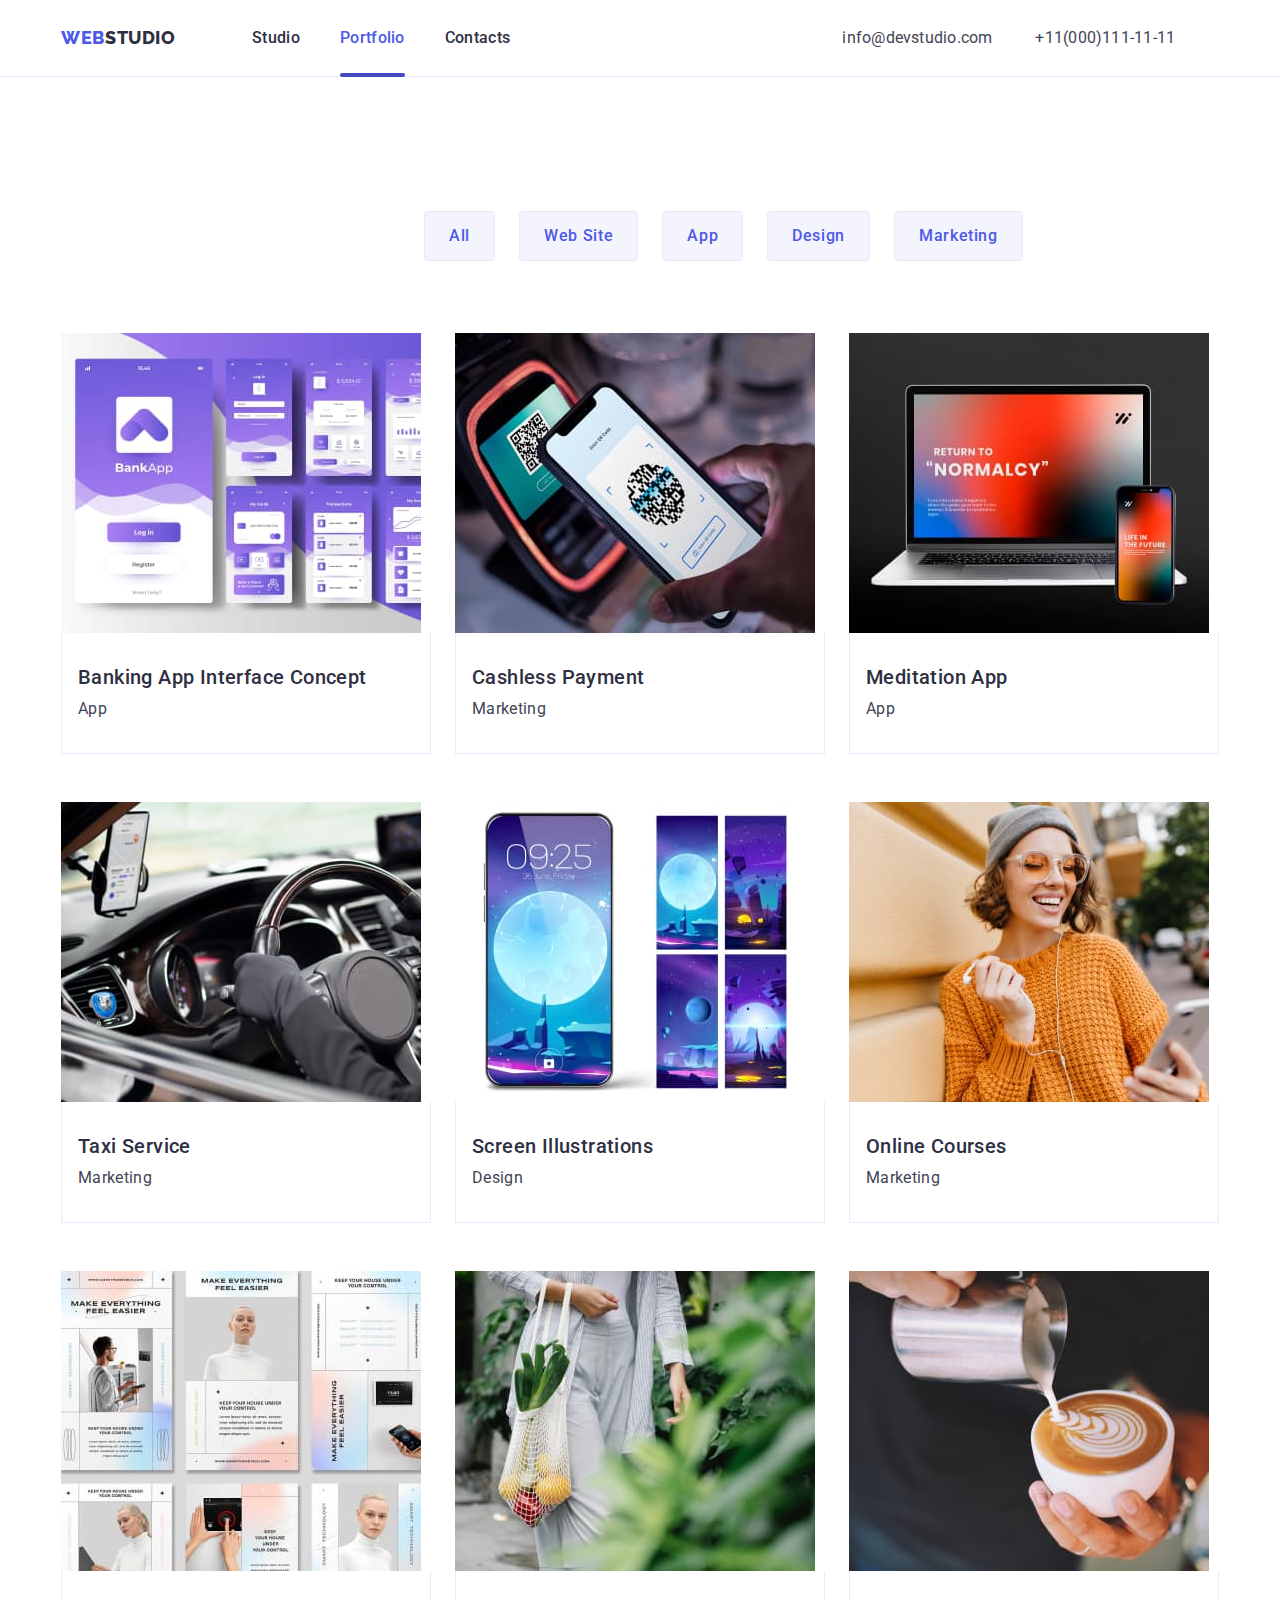
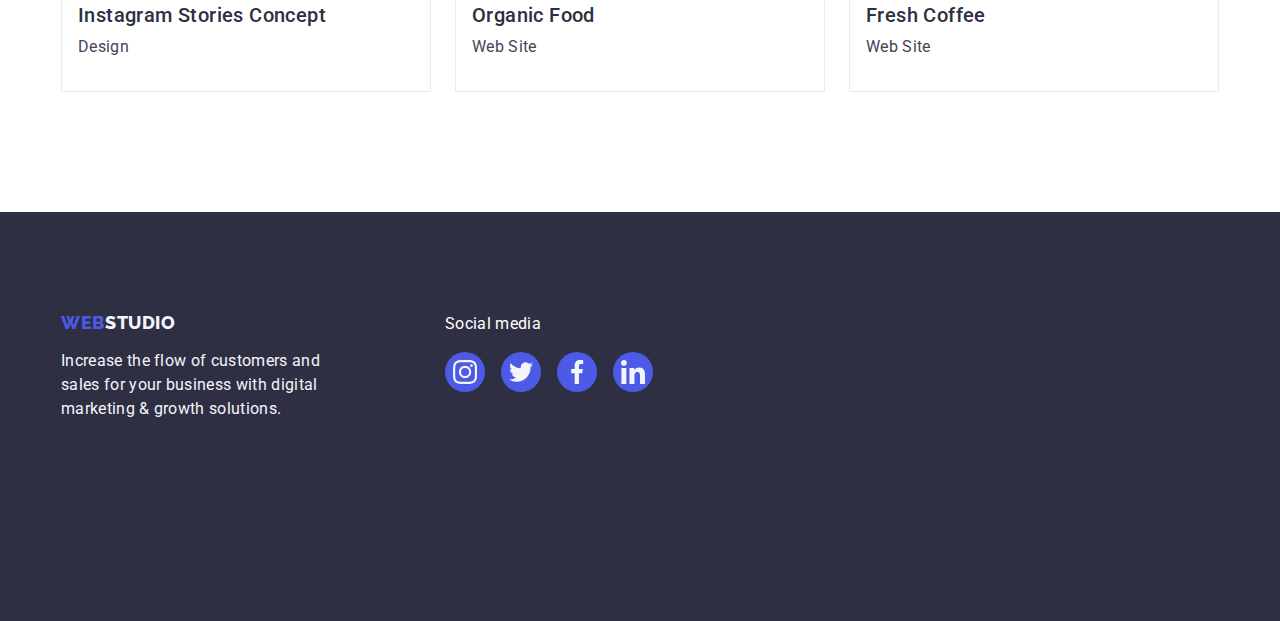
==== portfolio.html @ 92c58f3a "new repo" ====
<!DOCTYPE html>
<html lang="en">
  <head>
    <meta charset="UTF-8" />
    <meta name="viewport" content="width=device-width, initial-scale=1.0" />
    <link rel="preconnect" href="https://fonts.googleapis.com" />
    <link rel="preconnect" href="https://fonts.gstatic.com" crossorigin />
    <link
      href="https://fonts.googleapis.com/css2?family=Roboto:wght@500;700;900&display=swap"
      rel="stylesheet" />
    <link rel="preconnect" href="https://fonts.googleapis.com" />
    <link rel="preconnect" href="https://fonts.gstatic.com" crossorigin />
    <link rel="preconnect" href="https://fonts.googleapis.com" />
    <link rel="preconnect" href="https://fonts.gstatic.com" crossorigin />
    <link
      href="https://fonts.googleapis.com/css2?family=Raleway:wght@800&family=Roboto:wght@500&display=swap"
      rel="stylesheet" />
    <link
      rel="stylesheet"
      href="https://cdnjs.cloudflare.com/ajax/libs/modern-normalize/2.0.0/modern-normalize.min.css"
      integrity="sha512-4xo8blKMVCiXpTaLzQSLSw3KFOVPWhm/TRtuPVc4WG6kUgjH6J03IBuG7JZPkcWMxJ5huwaBpOpnwYElP/m6wg=="
      crossorigin="anonymous"
      referrerpolicy="no-referrer" />
    <link rel="stylesheet" href="./css/styles.css" />
    <title>Portfolio</title>
  </head>
  <body>
    <!-- Menu -->
    <header>
      <div class="container">
        <nav class="head-links">
          <a href="./index.html" class="fillter-logo-links">
            <span class="fillter-studio">Web</span
            ><span class="fillter-name">Studio</span></a
          >
          <ul class="fillter-web-links">
            <li>
              <a class="fillter-links" href="./index.html">Studio</a></li>
            <li class="crnt">
              <a class="fillter-links slt-line" href="./portfolio.html">Portfolio</a>
            </li>
            <li>
              <a class="fillter-links" href="#">Contacts</a></li>
          </ul>
          <!-- Contacts -->
          <ul class="fillter-contact-links">
            <li class="fillter-contact-1">
              <a href="mailto:info@devstudio.com">info@devstudio.com</a>
            </li>
            <li class="fillter-contact-2">
              <a href="tel:+11(000)111-11-11">+11(000)111-11-11</a>
            </li>
          </ul>
        </nav>
      </div>
    </header>
    <main>
      <!-- Filler Btn -->
      <section>
        <div>
          <h1 class="hidden-heading">Portfolio</h1>
          <ul class="social-links">
            <li class="fillter-item">
              <button type="button" class="button">All</button>
            </li>
            <li class="fillter-item">
              <button type="button" class="button">Web Site</button>
            </li>
            <li class="fillter-item">
              <button type="button" class="button">App</button>
            </li>
            <li class="fillter-item">
              <button type="button" class="button">Design</button>
            </li>
            <li class="fillter-item">
              <button type="button" class="button">Marketing</button>
            </li>
          </ul>
        </div>
      </section>
      <!-- Images list  -->
      <section>
        <div class="container">
          <ul class="portfolio-list">
            <li class="portfolio-list-hover portfolio-shw">
              <div class="trn-hover">
                <div class="trn-description">
                  <p class="trn-slider">14 Stylish and User-Friendly App Design Concepts · Task Manager App · Calorie Tracker App · Exotic Fruit Ecommerce App · Cloud Storage App</p>
                </div>
              <img
                src="./images/projectcard1.jpg"
                alt="Purple colored Bank application with multiple design options"
                width="360"
                height="300" />
              </div>
              <div class="border-box">
                <p class="fillter-portfolio-maintext">
                  Banking App Interface Concept
                </p>
                <p class="fillter-portfolio-sidetext">App</p>
              </div>
            </li>
            <li class="portfolio-list-hover portfolio-shw">
              <div class="trn-hover">
                <div class="trn-description">
                  <p class="trn-slider">14 Stylish and User-Friendly App Design Concepts · Task Manager App · Calorie Tracker App · Exotic Fruit Ecommerce App · Cloud Storage App</p>
                </div>
              <img
                src="./images/projectcard2.jpg"
                alt="Mobilephone paying via "
                width="360"
                height="300" />
                </div>
                <div class="border-box">
                  <p class="fillter-portfolio-maintext">Cashless Payment</p>
                  <p class="fillter-portfolio-sidetext">Marketing</p>
                </div>
            </li>
            <li class="portfolio-list-hover portfolio-shw">
              <div class="trn-hover">
                <div class="trn-description">
                  <p class="trn-slider">14 Stylish and User-Friendly App Design Concepts · Task Manager App · Calorie Tracker App · Exotic Fruit Ecommerce App · Cloud Storage App</p>
                </div>
              <img
                src="./images/projectcard3.jpg"
                alt="Laptop with mobilephone in front"
                width="360"
                height="300" />
                </div>
                <div class="border-box">
                  <p class="fillter-portfolio-maintext">Meditation App</p>
                  <p class="fillter-portfolio-sidetext">App</p>
                </div>
            </li>
            <li class="portfolio-list-hover portfolio-shw">
              <div class="trn-hover">
                <div class="trn-description">
                  <p class="trn-slider">14 Stylish and User-Friendly App Design Concepts · Task Manager App · Calorie Tracker App · Exotic Fruit Ecommerce App · Cloud Storage App</p>
                </div>
              <img
                src="./images/projectcard4.jpg"
                alt="Car with open window with a person inside holding steering wheel in a black gloves"
                width="360"
                height="300" />
                </div>
                <div class="border-box">
                  <p class="fillter-portfolio-maintext">Taxi Service</p>
                  <p class="fillter-portfolio-sidetext">Marketing</p>
                </div>
            </li>
            <li class="portfolio-list-hover portfolio-shw">
              <div class="trn-hover">
                <div class="trn-description">
                  <p class="trn-slider">14 Stylish and User-Friendly App Design Concepts · Task Manager App · Calorie Tracker App · Exotic Fruit Ecommerce App · Cloud Storage App</p>
                </div>
              <img
                src="./images/projectcard5.jpg"
                alt="Mobilephone showing a illustrations of a moon"
                width="360"
                height="300" />
                </div>
                <div class="border-box">
                  <p class="fillter-portfolio-maintext">Screen Illustrations</p>
                  <p class="fillter-portfolio-sidetext">Design</p>
                </div>
            </li>
            <li class="portfolio-list-hover portfolio-shw">
              <div class="trn-hover">
                <div class="trn-description">
                  <p class="trn-slider">14 Stylish and User-Friendly App Design Concepts · Task Manager App · Calorie Tracker App · Exotic Fruit Ecommerce App · Cloud Storage App</p>
                </div>
              <img
                src="./images/projectcard6.jpg"
                alt="Woman smiling wearing orange sweater and hat looking at mobilephone"
                width="360"
                height="300" />
                </div>
                <div class="border-box">
                  <p class="fillter-portfolio-maintext">Online Courses</p>
                  <p class="fillter-portfolio-sidetext">Marketing</p>
                </div>
            </li>
            <li class="portfolio-list-hover portfolio-shw">
              <div class="trn-hover">
                <div class="trn-description">
                  <p class="trn-slider">14 Stylish and User-Friendly App Design Concepts · Task Manager App · Calorie Tracker App · Exotic Fruit Ecommerce App · Cloud Storage App</p>
                </div>
              <img
                src="./images/projectcard7.jpg"
                alt="New application design illustrations"
                width="360"
                height="300" />
                </div>
                <div class="border-box">
                  <p class="fillter-portfolio-maintext">
                  Instagram Stories Concept
                  </p>
                <p class="fillter-portfolio-sidetext">Design</p>
                </div>
            </li>
            <li class="portfolio-list-hover portfolio-shw">
              <div class="trn-hover">
                <div class="trn-description">
                  <p class="trn-slider">14 Stylish and User-Friendly App Design Concepts · Task Manager App · Calorie Tracker App · Exotic Fruit Ecommerce App · Cloud Storage App</p>
                </div>
              <img
                src="./images/projectcard8.jpg"
                alt="Woman wearing white walking with a bag of organic food"
                width="360"
                height="300" />
                </div>
                <div class="border-box">
                  <p class="fillter-portfolio-maintext">Organic Food</p>
                  <p class="fillter-portfolio-sidetext">Web Site</p>
                </div>
            </li>
            <li class="portfolio-list-hover portfolio-shw">
              <div class="trn-hover">
                <div class="trn-description">
                  <p class="trn-slider">14 Stylish and User-Friendly App Design Concepts · Task Manager App · Calorie Tracker App · Exotic Fruit Ecommerce App · Cloud Storage App</p>
                </div>
              <img
                src="./images/projectcard9.jpg"
                alt="Person making a Cafe Latte"
                width="360"
                height="300" />
                </div>
                <div class="border-box">
                  <p class="fillter-portfolio-maintext">Fresh Coffee</p>
                  <p class="fillter-portfolio-sidetext">Web Site</p>
                </div>
             
            </li>
          </ul>
        </div>
      </section>
    </main>
    <footer class="fillter-bottom-section">
      <div class="container">
      <ul>
        <li class="fillter-bottom-section-logo">
        <a href="#" class="fillter-logo-links-bottom"
          ><span class="fillter-bottom-studio">Web</span
          ><span class="fillter-footer-name">Studio</span></a
        >
        <p class="fillter-footer-info">
          Increase the flow of customers and sales for your business with
          digital marketing & growth solutions.
        </p>
        </li>
        <li class="fillter-footer-icons-list">
          <div class="fillter-sm-heading">
          <p class="fillter-social-heading">Social media</p>
          <ul class="fillter-footer-social-links">
          <li>
          <div class="fillter-ftr-icon"> 
            <a href="https://www.instagram.com/">
              <svg class="fillter-ftr-social">
              <use
                href="./images/socialmedia-icons.svg#icon-instagram-2"
                ></use>
              </svg>
            </a>
          </li>
          <li>
            <div class="fillter-ftr-icon">
            <a href="https://twitter.com/">
              <svg class="fillter-ftr-social">
              <use
                href="./images/socialmedia-icons.svg#icon-twitter-1"
               ></use>
              </svg>
            </a>
            </div>
          </li>
          <li>
            <div class="fillter-ftr-icon">
            <a href="https://www.facebook.com/">
              <svg class="fillter-ftr-social">
              <use
                href="./images/socialmedia-icons.svg#icon-facebook-1"
                ></use>
              </svg>
            </a>
            </div>
          </li>
          <li>
            <div class="fillter-ftr-icon">
            <a href="https://www.linkedin.com/">
              <svg class="fillter-ftr-social">
              <use
                href="./images/socialmedia-icons.svg#icon-linkedin-1"
                ></use>
              </svg>
            </a>
            </div>
            </li>
            </div> 
          </ul>
      </ul>
      </div>
      </div>
      </div>
    </footer>
    <script src="/goit-markup-hw-05/js/modal.js"></script>
  </body>
</html>
---- css/styles.css ----
:root {
    --background-main-color: #FFFFFF;
    --background-fourth-color: #404BBF;
    --background-third-color: #2E2F42;
    --background-secondary-color: #f4f4fd;
    --background-fifth-color: rgba(46, 47, 66, 0.70);
    --background-sixth-color: #31D0AA;
    --font-heading: 'Raleway', serif;
    --font-text: 'Roboto', sans-serif;
    --font-third-color: #404BBF;
    --font-secondary-color:#434455;
    --font-main-color: #2E2F42;
    --brand-color: #4D5AE5;
    --border-secondary-color: #8E8F99;
    --border-main-color: #E7E9FC;
    --dairy: #FCFCFC;
    --modal: rgba(46, 47, 66, 0.40);
    --tr-function: cubic-bezier(0.4, 0, 0.2, 1);
    --tr-duration: 250ms;
        --transition: var(--tr-function) var(--tr-duration);
}

.fillter-contact-1 a:hover,
.fillter-contact-2 a:hover {
    color: var(--brand-color);
}

.fillter-contact-1 a:focus,
.fillter-contact-2 a:focus {
    color: var(--brand-color);
}


.fillter-links:hover,
.fillter-links:focus {
    color: var(--brand-color);
}


.social-links button:focus,
.social-links button:hover {
    color: var(--background-main-color);
    background: var(--background-fourth-color);
    
}

.portfolio-list-hover:hover,
.portfolio-list-hover:focus {
    transition: color var(--transition), background-color var(--transition),
            box-shadow var(--transition);
    box-shadow: 0px 2px 1px 0px rgba(46, 47, 66, 0.08), 0px 1px 1px 0px rgba(46, 47, 66, 0.16), 0px 1px 6px 0px rgba(46, 47, 66, 0.08);
}

* {
    margin: 0;
    padding: 0;
}

h1,
h2,
h3,
h4,
h5,
h6,
p {
    margin: 0;
}

img {
    display: block;
    max-width: 100%;
    height: auto;
}

ul,
ol {
    list-style: none;
    margin: 0;
    padding-left: 0;
}

.container {
    width: 1158px;
    margin: 0 auto;
    padding: 0 15px;
    position: relative;
}

.child {
    display: flex;
    flex-direction: row;

}

.section {
    padding-top: 120px;
    padding-bottom: 120px;
}

header {
    display: flex;
    flex-direction: row;
    width: auto;
    justify-content: space-around;
    align-items: center;
    flex-shrink: 0;
    border-bottom: 1px solid var(--cornflower, #E7E9FC);
    background: var(--background-main-color);
}

body {
    font-weight: 400;
    font-family: "Roboto", sans-serif;
    background: var(--background-main-color);

}

.hidden-heading {
    visibility: hidden;
}

a:link {
    text-decoration: none;
}

button {
    padding: 0;
    border: 0;
    text-decoration: none;
    appearance: none;
    background-color: transparent;

}

.fillter-web-links {
    display: flex;
    align-items: center;
    margin: 0;
    padding: 0px;
    gap: 40px;
    width: auto;
    flex-shrink: 0;
}


.head-links {
    display: flex;
    align-items: center;
    padding-top: 26px;
    padding-bottom: 26px;
}


.fillter-contact-links {
    display: flex;
    color: var(--font-secondary-color);
    /* Body */
    text-align: center;
    font-size: 16px;
    line-height: 1.5;
    gap: 40px;
    /* 150% */
    letter-spacing: 0.23px;
    padding: 0;
    margin: 0;
    padding-left: 332px;
}

.fillter-contact-2 {
    display: flex;
    align-items: center;
    align-content: center;
    justify-content: flex-end;
}

.fillter-contact-1 a,
.fillter-contact-2 a {
    width: 153px;
    display: flex;
    color: var(--font-secondary-color);
    /* Body */
    font-family: var(--font-text);
    text-align: center;
    font-weight: 400;
    font-size: 16px;
    line-height: 1.5;
    /* 150% */
    letter-spacing: 0.23px;
    transition: color 250ms cubic-bezier(0.4, 0, 0.2, 1);
}



.fillter-studio {
    width: 44px;
    color: var(--brand-color);
    font-family: var(--font-heading);
    font-size: 18px;
    font-weight: 800;
    line-height: 1.17;
    text-decoration: none;
    text-decoration-line: none;
    text-decoration-style: none;
    /* 116.667% */
    letter-spacing: 0.03em;
    text-transform: uppercase;
}

.fillter-logo-links {
    display: flex;
    align-items: center;
    width: fit-content;
    align-items: center;
    flex-shrink: 0;
    padding-right: 76px;
}

.fillter-logo-links-bottom {
    display: flex;
    align-items: center;
    width: fit-content;
    align-items: center;
    flex-shrink: 0;
    margin-bottom: 16px;
    margin: 0;
}


.fillter-links {
    color: var(--font-main-color);
    /* Body Medium */
    font-family: var(--font-text);
    font-size: 16px;
    font-weight: 500;
    line-height: 1.5;
    gap: 40px;
    align-items: flex-start;
    /* 150% */
    letter-spacing: 0.02em;
    position: relative;
        padding: 30px 0;
}

.slt-line {
    color: var(--brand-color);
    position: relative;
}
.slt-line::after {
    content: "";
    background-color: var(--background-fourth-color);
    height: 4px;
    width: 100%;
    bottom: 0;
    left: 0;
    border-radius: 2px;
    position: absolute;
}
.crnt {
    position: relative;
}

.fillter-name {
    display: inline-flex;
    padding-right: auto;
    width: 71px;
    padding-left: 0px;
    color: var(--font-main-color);
    font-family: var(--font-heading);
    font-size: 18px;
    font-weight: 800;
    line-height: 1.17;
    /* 116.667% */
    letter-spacing: 0.03em;
    text-transform: uppercase;
}

.main-info {
    display: flex;
    background: var(--font-main-color);
    background-image: linear-gradient(rgba(46, 47, 66, 0.70), rgba(46, 47, 66, 0.70)), url(/goit-markup-hw-04/images/office-people.jpg);
    background-size: cover;
    background-position: center;
    flex-shrink: 0;
    flex-direction: column;
    flex-wrap: nowrap;
    align-content: center;
    justify-content: center;
    align-items: center;
    padding: 188px 0;
}

.fillter-service-btn {
    color: var(--background-main-color);
    /* Button Text */
    font-size: 16px;
    font-weight: 500;
    line-height: 1.5;
    /* 150% */
    letter-spacing: 0.64px;
    padding: 16px 32px;
    align-items: flex-start;
    gap: 10px;
    border-radius: 4px;
    background: var(--brand-color);
    box-shadow: 0px 4px 4px 0px rgba(0, 0, 0, 0.15);
    cursor: pointer;
    
}

.fillter-service-btn:hover,
.fillter-service-btn:focus {
    background-color: var(--background-fourth-color);
    transition: var(--transition);
}


.fillter-icons-list {
    display: flex;
    justify-content: center;
    align-items: center;
    width: 264px;
    padding: 25px 0px 23px 0px;
    background: var(--background-secondary-color);
    border-radius: 4px;
}

.fillter-icons {
    display: flex;
    width: 64px;
    height: 64px;
}

.fillter-business {
    display: flex;
    width: 496px;
    color: var(--background-main-color);
    text-align: center;
    /* Header 1 */
    font-family: var(--font-text);
    font-size: 56px;
    font-weight: 700;
    line-height: 1.07;
    /* 107.143% */
    letter-spacing: 1.12px;
    margin-bottom: 48px;
}


.fillter-order-service {
    display: flex;
    align-items: center;
    padding: 0;
    border: none;
    background: none;
    color: var(--brand-color);
    text-align: center;
    /* Button Text */
    font-family: var(--font-text);
    font-size: 16px;
    font-weight: 500;
    line-height: 1.5;
    /* 150% */
    letter-spacing: 0.02em;
    cursor: pointer;
    padding-top: 48px;
}

.side-info {
    display: flex;
    justify-content: center;
    margin: 0;
    padding: 0;
    gap: 24px;
    flex-direction: row;
    padding-top: 120px;
    padding-bottom: 120px;
}

.fillter-paragraph {
    display: flex;
    width: 264px;
    color: var(--font-main-color);
    /* Header 3 */
    font-family: var(--font-text);
    font-size: 20px;
    font-weight: 500;
    line-height: 1.2;
    /* 120% */
    letter-spacing: 0.02em;
    margin: 0px;
}

.fillter-row-info {
    display: flex;
    flex-direction: column;
    gap: 8px;
}

.studio-info {
    width: 1128px;
    flex-shrink: 0;
    padding-top: 552px;
}

.fillter-team-section {
    padding-top: 120px;
    background: var(--background-main-color);
}

.team {
    display: flex;
    justify-content: center;
    align-items: center;
    color: var(--font-main-color);
    text-align: center;
    /* Header 2 */
    font-size: 36px;
    font-weight: 700;
    line-height: 1.11;
    /* 111.111% */
    letter-spacing: 0.02em;
    text-transform: capitalize;
    padding-bottom: 120px;
    flex-direction: column;
}

.team-position {
    display: flex;
    flex-direction: row;
    justify-content: center;
    gap: 24px;

}

.fillter-team-info {
    display: flex;
    flex-direction: row;
    justify-content: flex-start;
    align-items: center;
    gap: 24px;
}

.socialmedia-list {
    margin-top: 8px;
    display: flex;
    justify-content: center;
    align-items: center;
    gap: 24px;
}

.fillter-social-img {
    border-radius: 0px 0px 4px 4px;
    background: var(--background-main-color);
    box-shadow: 0px 2px 1px 0px rgba(46, 47, 66, 0.08), 0px 1px 1px 0px rgba(46, 47, 66, 0.16), 0px 1px 6px 0px rgba(46, 47, 66, 0.08);
    margin-bottom: 32px;
}

.social-icon {
    text-align: center;
}


.fillter-team-names {
    color: var(--font-main-color);
    text-align: center;
    /* Header 3 */
    font-family: var(--font-text);
    font-size: 20px;
    line-height: 1.2;
    /* 120% */
    letter-spacing: 0.02em;
    gap: 8px;

}

.fillter-team-ocupation {
    color: var(--font-secondary-color);
    /* Body */
    font-family: var(--font-text);
    line-height: 1.5;
    /* 150% */
    letter-spacing: 0.02em;
}


.fillter-social-list {
    padding-top: 32px;
    padding-bottom: 32px;
    text-align: center;

}

.fillter-social-ul {
    display: flex;
    flex-direction: row;
    align-items: center;
    justify-content: center;
    gap: 24px;
}
.fillter-sm-icon {
    cursor: pointer;
    width: 40px;
    height: 40px;
    border-radius: 50%;
    background-color: var(--brand-color);
}

.fillter-sm-icon:hover,
.fillter-sm-icon:focus {
    background-color: var(--background-fourth-color);
    border-radius: 50%;
}
.fillter-social {
    margin: 12px;
        width: 16px;
        height: 16px;
    }
    
    .fillter-ftr-icon {
        cursor: pointer;
        width: 40px;
        height: 40px;
        border-radius: 50%;
        background-color: var(--brand-color);
    }
    
    .fillter-ftr-social {
    margin: 8px;
    width: 24px;
    height: 24px;
}

.fillter-ftr-icon:hover,
.fillter-ftr-icon:focus {
    border-radius: 50%;
    background-color: var(--background-sixth-color);
}

.fillter-customers-section {
    padding: 120px 0;
}

.fillter-customers {
    text-align: center;
    margin-bottom: 72px;
    color: var(--font-main-color);
    /* Header 2 */
    font-family: var(--font-text);
    font-size: 36px;
    font-weight: 700;
    line-height: 1.11;
    /* 111.111% */
    letter-spacing: 0.03em;
}

.fillter-bottom-ul {
    display: flex;
    justify-content: center;
    gap: 24px;  
}

.fillter-cms-icon {
    border-radius: 4px;
    border: 1px solid var(--lightslate, #8E8F99);
    cursor: pointer;
}

.fillter-bottom-icons {
    display: block;
    justify-content: center;
    width: 168px;
    height: 88px;
    padding: 16px 32px;
    fill: var(--border-secondary-color);
}


.fillter-bottom-icons:hover,
.fillter-bottom-icons:focus,
.fillter-cms-icon:hover,
.fillter-cms-icon:focus {
    border-color: var(--background-fourth-color);
    fill: var(--background-fourth-color);
    
}

menu,
li {
    list-style-type: none;
}

.fillter-item > .button {
    color: var(--brand-color);
    text-align: inherit;
    /* Button Text */
    font-family: var(--font-text);
    font-size: 16px;
    font-weight: 500;
    line-height: 1.5;
    /* 150% */
    letter-spacing: 0.64px;
    text-decoration: none;
    cursor: pointer;
    border: 1px solid var(--cornflower, #E7E9FC);
}

.social-links {
    display: flex;
    padding: 12px 24px;
    justify-content: center;
    align-items: center;
    text-align: center;
    text-emphasis: none;
    text-decoration: none;
    font-family: var(--font-text);
    font-size: 16px;
    font-weight: 500;
    line-height: 1.5;
    gap: 24px;
    /* 150% */
    letter-spacing: 0.64px;
    padding-top: 96px;
    padding-left: 191px;
    padding-bottom: 72px;
    margin: 0;
}

.social-links button{
    padding: 12px 24px;
    border-radius: 4px;
    border: none;
    background: var(--background-secondary-color);
}

.portfolio-list {
    padding-bottom: 120px;
    flex-direction: column;
    align-items: normal;
    justify-content: center;
    background: var(--background-main-color);
    display: grid;
    grid-template-columns: repeat(3, 1fr);
    gap: 48px 24px;
    
}

.border-box {
    border: 1px solid var(--cornflower, #E7E9FC);
    padding: 32px 16px;
    margin: 0;
    border-top: none;
}

.portfolio-list-hover {
    cursor: pointer;
}

.portfolio-list li {
    border-radius: 0px 0px 4px 4px;
    border: none
}

.portfolio-list li .fillter-portfolio-text {
    gap: 32px;
}

.fillter-portfolio-maintext {
    display: flex;
    flex-direction: row;
    color: var(--font-main-color);
    margin: 0;
    /* Header 3 */
    font-family: var(--font-text);
    font-size: 20px;
    font-weight: 500;
    line-height: 1.2;
    /* 120% */
    letter-spacing: 0.4px;
    flex-shrink: 0;
    background: var(--background-main-color);
    flex-wrap: nowrap;
}

.fillter-portfolio-sidetext {
    display: flex;
    flex-direction: row;
    width: fit-content;
    color: var(--font-secondary-color);
    margin-top: 8px;
    /* Body */
    font-family: var(--font-text);
    font-size: 16px;
    line-height: 1.5;
    /* 150% */
    letter-spacing: 0.32px;
}

.fillter-bottom-section {
    padding: 100px 0;
    background: var(--font-main-color);
}

.fillter-bottom-section ul{
    display: inline-flex;
    justify-content: center;
}

.fillter-bottom-studio {
    display: flex;
    width: 44px;
    color: var(--brand-color);
    font-family: var(--font-heading);
    font-size: 18px;
    font-weight: 800;
    line-height: 1.17;
    text-decoration: none;
    text-decoration-line: none;
    text-decoration-style: none;
    /* 116.667% */
    letter-spacing: 0.03em;
    text-transform: uppercase;
}

.fillter-footer-name {
    display: flex;
    width: 71px;
    flex-direction: column;
    justify-content: left;
    color: var(--background-secondary-color);
    font-family: var(--font-heading);
    font-size: 18px;
    font-weight: 800;
    line-height: 1.17;
    /* 116.667% */
    letter-spacing: 0.03em;
    text-transform: uppercase;

}

.fillter-footer-info {
    width: 264px;
    color: var(--background-secondary-color);
    /* Body */
    font-family: var(--font-text);
    font-size: 16px;
    line-height: 1.5;
    /* 150% */
    letter-spacing: 0.02em;
    margin-top: 16px;
 
}

.fillter-footer-info-pos {
    display: flex;
    gap: 16px;
    flex-direction: column;
}

.fillter-sm-heading {
    padding-left: 120px;
}

.fillter-bottom-section-logo {
    padding-bottom: 100px;
}

.fillter-studio-info {
    display: flex;
    flex-direction: column;
    padding-bottom: 120px;
}

.fillter-img {
    display: flex;
    gap: 24px;
}

.fillter-studio-paragraph {
    display: flex;
    padding: 0px 0px 72px 0px;
    color: var(--font-main-color);
    text-align: center;
    /* Header 2 */
    font-family: var(--font-text);
    font-size: 36px;
    font-weight: 700;
    line-height: 1.11;
    /* 111.111% */
    letter-spacing: 0.02em;
    text-transform: capitalize;
    justify-content: center;
}

.fillter-paragraph-info {
    width: 264px;
    padding: 0px 0px 0px 0px;
    color: var(--font-secondary-color);
    /* Body */
    font-family: var(--font-text);
    font-size: 16px;
    line-height: 1.5;
    /* 150% */
    letter-spacing: 0.02em;
}

.fillter-bottom-social {
    display: flex;
    justify-content: center;
}

.fillter-social-heading {
    color: var(--background-main-color);
    /* Body Medium */
    font-family: var(--font-text);
    font-size: 16px;
    line-height: 1.5;
    /* 150% */
    letter-spacing: 0.02em;
    margin-bottom: 16px;
}

.fillter-socialmedia-link {
    display: flex;
    justify-content: center;
    flex-direction: column;
    padding-left: 120px;
    padding-bottom: 43px;
    gap: 16px;
}

.fillter-footer-social-links {
    cursor: pointer;
    gap: 16px;
    padding: 0px 0px 0px 0px;
    
}

.backdrop {
    position: fixed;
    width: 100%;
        height: 100%;
        top: 0;
        left: 0;
        opacity: 1;
        background-color: rgba(46, 47, 66, 0.4);
}

.close-btn {
    position: absolute;
    top: 24px;
        right: 24px;
        width: 24px;
        height: 24px;
        cursor: pointer;
        background-color: var(--border-main-color);
        border-radius: 50%;
            border: 1px solid rgba(0, 0, 0, 0.1);
            fill: var(--background-third-color);
        }
        
.close-btn-svg {
    padding: 7px 7px;
    max-width: 24px;
        max-height: 24px;
}
.modal {
        position: absolute;
        top: 50%;
            left: 50%;
            width: 408px;
            height: 584px;
        border-radius: 4px;
        background: var(--dairy);
        transform: translate(-50%, -50%);
        box-shadow: 0px 2px 1px 0px rgba(0, 0, 0, 0.20),
            0px 1px 3px 0px rgba(0, 0, 0, 0.12),
            0px 1px 1px 0px rgba(0, 0, 0, 0.14);
}

.is-hidden {
    pointer-events: none;
    visibility: hidden;
    opacity: 0;
}

.is-hidden .modal {
    scale: 0;
}
.trn-hover {
    display: block;
    position: relative;
    overflow: hidden;
}

.trn-description {
    position: absolute;
        overflow: hidden;
    top: 0;
        left: 0;
    width: 100%;
    height: 100%;
    transform: translateY(100%);
        background: var(--brand-color);
        transition: transform var(--transition);
    }
    
    .trn-slider {
    
    color: var(--background-secondary-color);
    font-family: Roboto;
    font-size: 16px;
    font-style: normal;
        font-weight: 400;
    line-height: 1.5;
    letter-spacing: 0.32px;
    padding: 40px 32px 164px;
}

.portfolio-list-hover:hover .trn-description {
    transform: translateY(0);
}
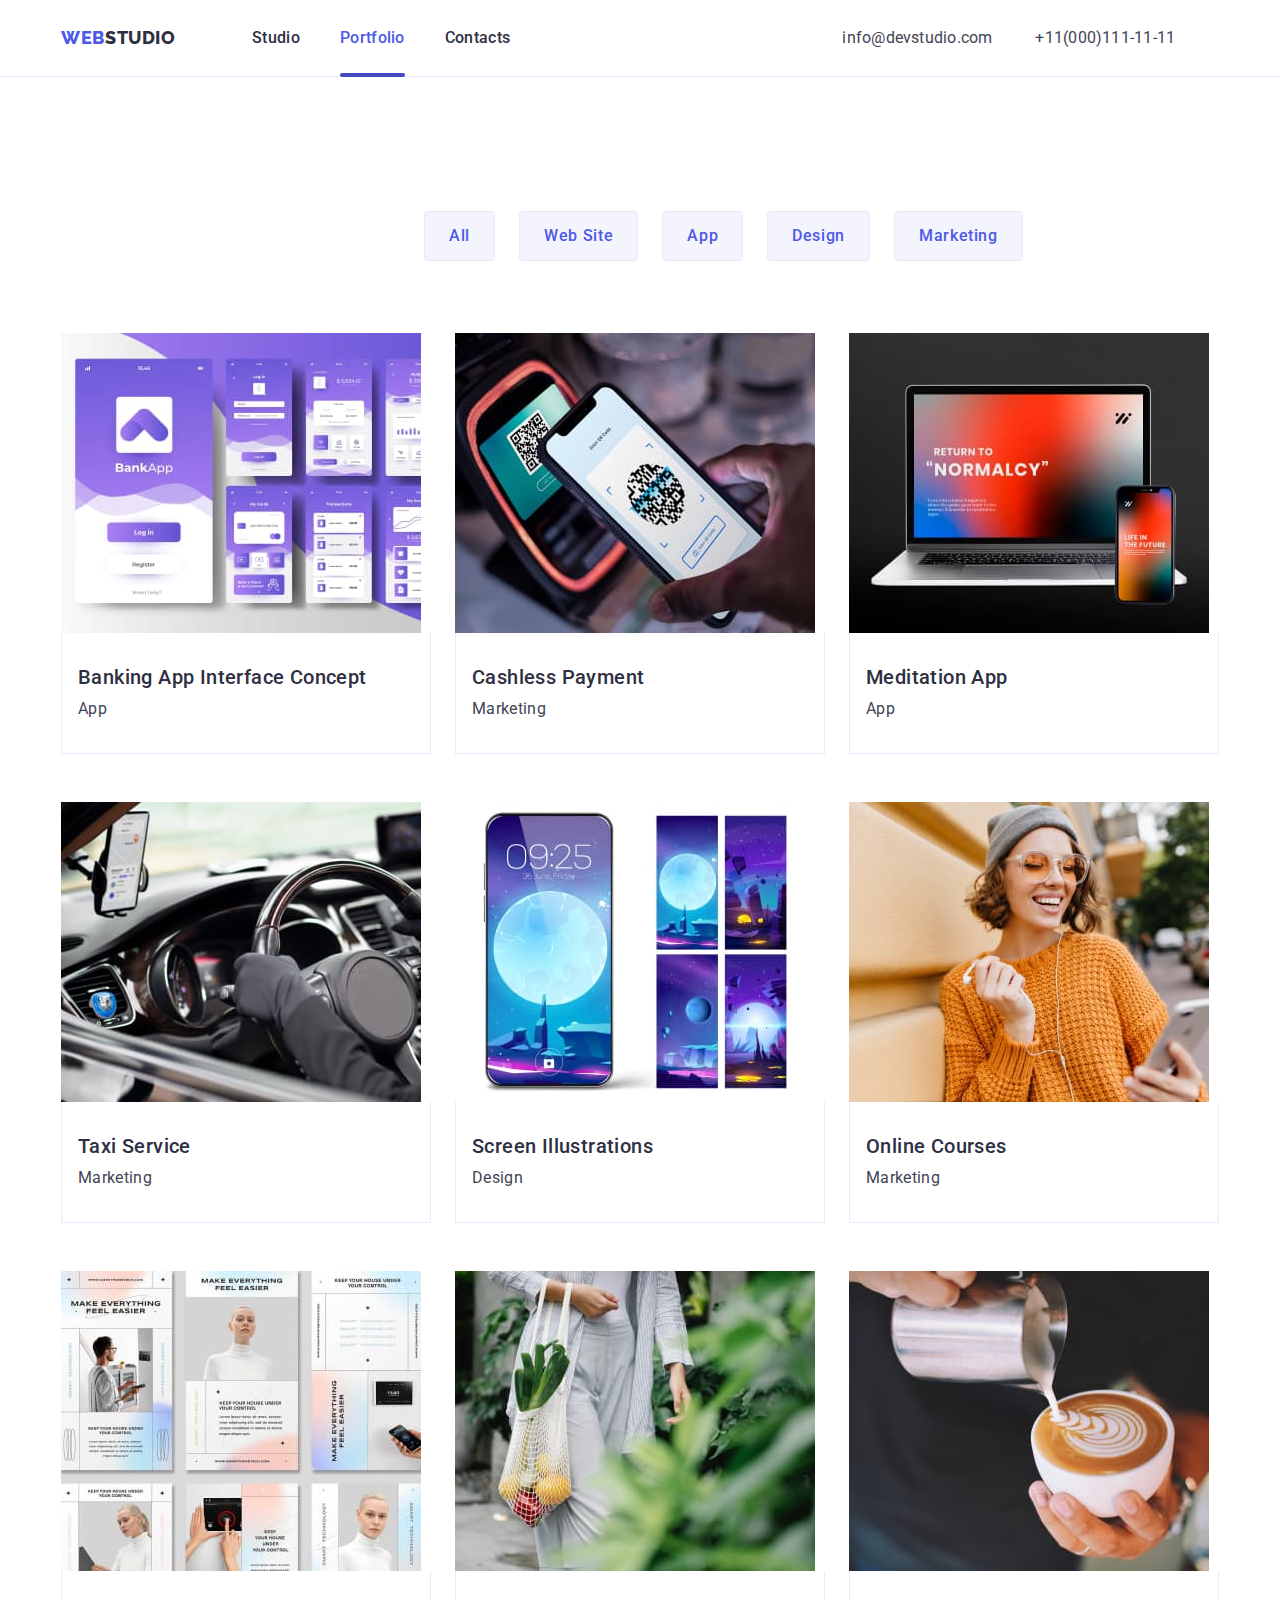
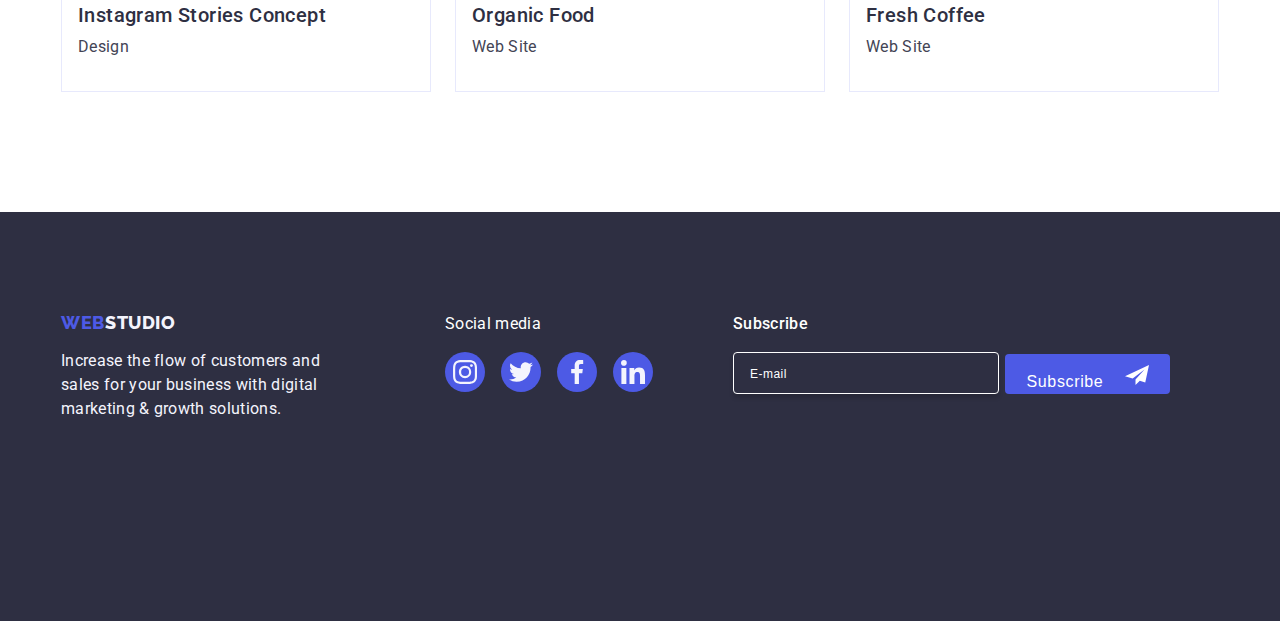
==== commit b93ac219: "modal styling" ====
--- a/portfolio.html
+++ b/portfolio.html
@@ -295,8 +295,26 @@
             </a>
             </div>
             </li>
-            </div> 
-          </ul>
+          </ul>
+          <li>
+            <div class="subscribe-input">
+            <form name="signup_form" autocomplete="on" validate class="sub-form">
+              <label class="lbl-sub">
+                <h3 class="sub-name">Subscribe</h3>
+                <input type="email" name="email" placeholder="E-mail" class="subscribe-ftr"/>
+              </label>
+              <a href="#">
+                <div class="sub">
+                <button type="button" class="subscribe-btn">Subscribe
+                  <svg class="subscribe-svg" width="24px" height="24px">
+                    <use class="send-icon" href="./images/subscribe-send.svg#icon-send"></use>
+                  </svg>
+                </button>
+                </div>
+              </a>
+              </div>
+            </form>
+          </li>
       </ul>
       </div>
       </div>
--- a/css/styles.css
+++ b/css/styles.css
@@ -877,6 +877,56 @@
             0px 1px 1px 0px rgba(0, 0, 0, 0.14);
 }
 
+.modal-form-size {
+    width: 360px;
+    height: 336px;
+    padding-left: 24px;
+
+}
+
+.modal-id {
+    color: var(--border-secondary-color);
+    /* Small Text */
+    font-size: 12px;
+    font-style: normal;
+    font-weight: 400;
+    line-height: 1.17;
+    /* 116.667% */
+    letter-spacing: 0.48px;
+}
+
+.modal-form-head {
+    width: 360px;
+    color: var(--background-third-color);
+    text-align: center;
+    /* Body Medium */
+    font-size: 16px;
+    font-style: normal;
+    font-weight: 500;
+    line-height: 1.5;
+    /* 150% */
+    letter-spacing: 0.32px;
+    margin-bottom: 16px;
+    margin-top: 72px;
+}
+
+.input-size-modal {
+    width: 360px;
+    height: 40px;
+}
+
+.input-text-modal {
+    width: 360px;
+    height: 120px;
+}
+
+.lbl-size {
+    position: relative;
+    height: 58px;
+    transform: var(--transition);
+    outline: transparent;
+
+}
 .is-hidden {
     pointer-events: none;
     visibility: hidden;
@@ -920,3 +970,74 @@
     transform: translateY(0);
 }
 
+.sub-form {
+    display: flex;
+    align-items: flex-end;
+}
+
+.subscribe-input {
+    display: flex;
+}
+
+.sub-name {
+    color: var(--background-main-color);
+    /* Body Medium */
+    font-size: 16px;
+    font-style: normal;
+    font-weight: 500;
+    line-height: 1.5;
+    /* 150% */
+    letter-spacing: 0.32px;
+    padding-bottom: 16px;
+}
+
+.lbl-sub {
+    margin-left: 80px;
+}
+
+.subscribe-ftr {
+    width: 264px;
+    height: 40px;
+    background: transparent;
+    border-radius: 4px;
+    border: 1px solid var(--white, #FFF);
+    box-shadow: 0px 4px 4px 0px rgba(0, 0, 0, 0.15);
+}
+
+.subscribe-ftr::placeholder {
+    padding: 8px 16px;
+    color: var(--background-main-color);
+    font-size: 12px;
+    font-style: normal;
+    font-weight: 400;
+    line-height: 2.0;
+    /* 200% */
+    letter-spacing: 0.48px;
+}
+
+.subscribe-btn {
+    color: var(--background-main-color);
+    text-align: center;
+    /* Button Text */
+    font-size: 16px;
+    font-style: normal;
+    font-weight: 500;
+    line-height: 1.5;
+    /* 150% */
+    letter-spacing: 0.64px;
+    width: 165px;
+    height: 40px;
+    border-radius: 4px;
+    background: var(--brand-color);
+    cursor: pointer;
+
+}
+
+.sub {
+    margin-left: 6px;
+}
+
+.subscribe-svg {
+    padding-top: 8px;
+    margin-left: 16px;
+}